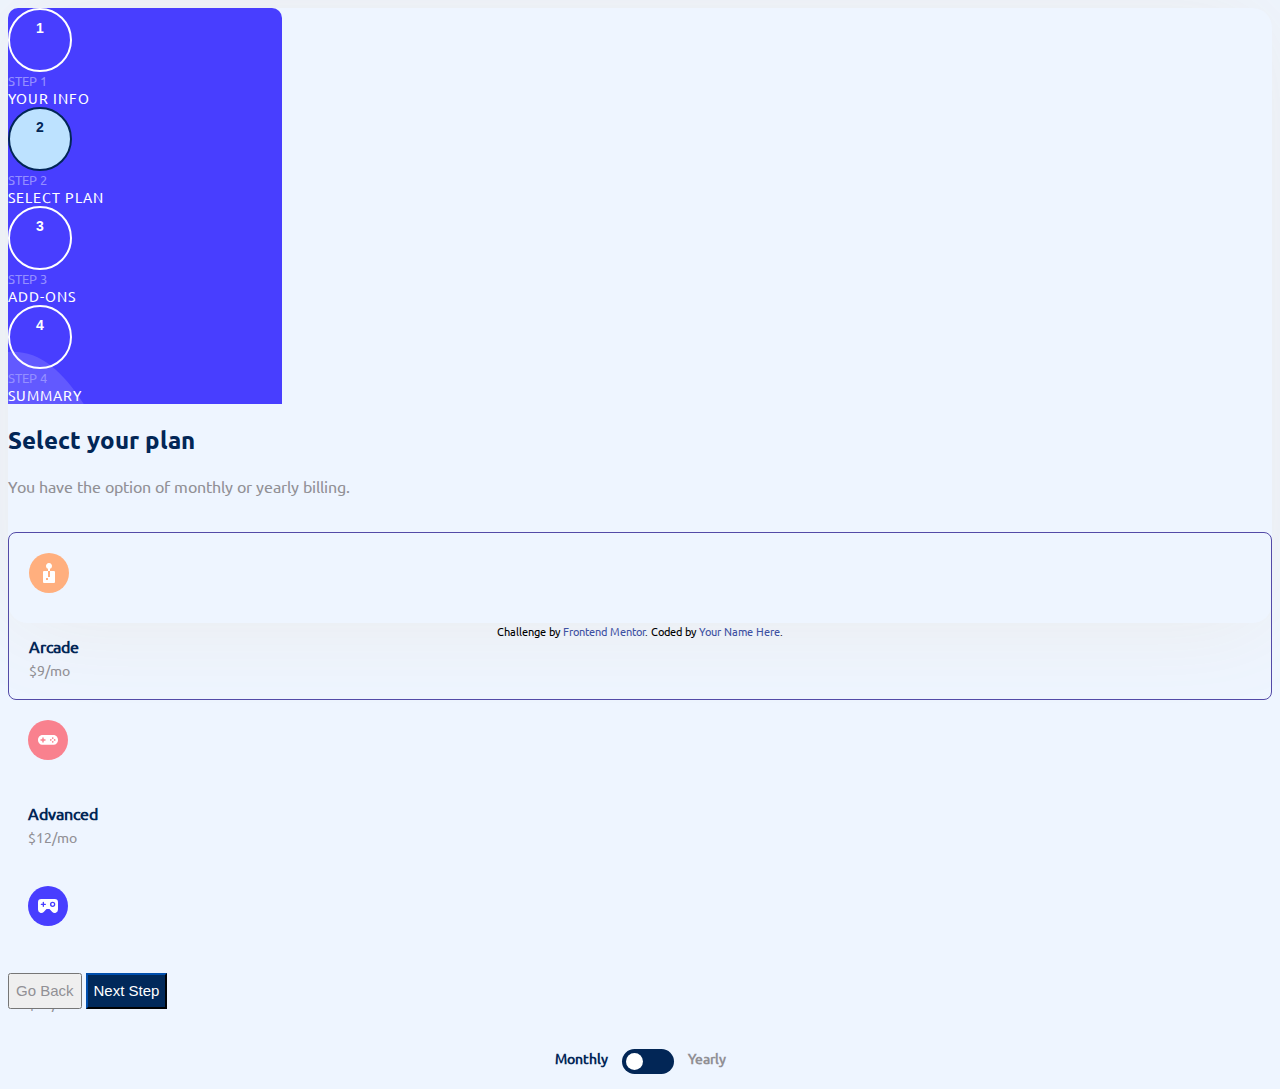
==== select-plan.html @ f321a86a "Select Plan Section Successfully Created!" ====
<!DOCTYPE html>
<html lang="en">
<head>
    <meta charset="UTF-8">
    <meta name="viewport" content="width=device-width, initial-scale=1.0"> <!-- displays site properly based on user's device -->
    <link rel="icon" type="image/png" sizes="32x32" href="./assets/images/favicon-32x32.png">
    <title>Frontend Mentor | Multi-step form</title>
    <link rel="stylesheet" href="https://cdn.jsdelivr.net/npm/bootstrap@4.6.2/dist/css/bootstrap.min.css" integrity="sha384-xOolHFLEh07PJGoPkLv1IbcEPTNtaed2xpHsD9ESMhqIYd0nLMwNLD69Npy4HI+N" crossorigin="anonymous">
    <link rel="stylesheet" href="assets/css/styles.css">
    
    <!-- Feel free to remove these styles or customise in your own stylesheet 👍 -->
    <style>
    .attribution { font-size: 11px; text-align: center; }
    .attribution a { color: hsl(228, 45%, 44%); }
    </style>
</head>
<body>
    <div class="container d-flex h-100">
        <div class="row justify-content-center align-self-center w-100">
            <div class="col-12 card card-main">
                <div class="row h-100">
                    <div class="col-sm-3 p-4 m-4 side-panel-background">
                        <a href="index.html">
                            <div class="row pt-4">
                                <div class="col-2">
                                    <div class="circle">1</div>
                                </div>
                                <div class="col-10 pl-4">
                                    
                                        <p class="step">STEP 1</p>
                                        <p class="step-description">Your Info</p>
                                    
                                </div>
                            </div>
                        </a>
                        <a href="select-plan.html">
                            <div class="row pt-4">
                                <div class="col-2">
                                    <div class="circle-active">2</div>
                                </div>
                                <div class="col-10 pl-4">
                                    <p class="step">STEP 2</p>
                                    <p class="step-description">Select Plan</p>
                                </div>
                            </div>
                        </a>
                        <a href="add-ons.html">
                            <div class="row pt-4">
                                <div class="col-2">
                                    <div class="circle">3</div>
                                </div>
                                <div class="col-10 pl-4">
                                    <p class="step">STEP 3</p>
                                    <p class="step-description">Add-Ons</p>
                                </div>
                            </div>
                        </a>
                        <a href="summary.html">
                            <div class="row pt-4">
                                <div class="col-2">
                                    <div class="circle">4</div>
                                </div>
                                <div class="col-10 pl-4">
                                    <p class="step">STEP 4</p>
                                    <p class="step-description">Summary</p>
                                </div>
                            </div>
                        </a>
                    </div>
                    <div class="form-options-wrapper offset-1 col-sm-6 pt-5">
                        <h2 class="header">Select your plan</h2>
                        <p class="sub-header">You have the option of monthly or yearly billing.</p>
                        
                        <br>
                        <div class="w-100">
                            <div class="row row-cols-1 row-cols-md-3">
                                <div class="col mb-4">
                                    <div class="card plan plan-active">
                                        <img src="/assets/images/icon-arcade.svg" alt="">
                                        <h5>Arcade</h5>
                                        <p>$9/mo</p>
                                    </div>
                                </div>
    
                                <div class="col mb-4">
                                    <div class="card plan plan">
                                        <img src="/assets/images/icon-advanced.svg" alt="">
                                        <h5>Advanced</h5>
                                        <p>$12/mo</p>
                                    </div>
                                </div>

                                <div class="col mb-4">
                                    <div class="card plan plan">
                                        <img src="/assets/images/icon-pro.svg" alt="">
                                        <h5>Pro</h5>
                                        <p>$15/mo</p>
                                    </div>
                                </div>
                            </div>
                        </div>

                        <div class="w-100 bg-light plan-slider">
                            <label>Monthly</label>
                            <label class="switch">
                                <input type="checkbox">
                                <span class="slider round"></span>
                            </label>
                            <label>Yearly</label>
                        </div>

                        <div class="w-100 form-options-footer">
                            <button class="btn btn-custom btn-lg float-left">Go Back</button>
                            <button class="btn btn-primary-custom btn-lg float-right">Next Step</button>
                        </div>
                    </div>                
                </div>
            </div>
        </div>
    </div>
  
    <div class="attribution mt-5">
        Challenge by <a href="https://www.frontendmentor.io?ref=challenge" target="_blank">Frontend Mentor</a>. 
        Coded by <a href="#">Your Name Here</a>.
    </div>
    
    <script src="https://cdn.jsdelivr.net/npm/jquery@3.5.1/dist/jquery.slim.min.js" integrity="sha384-DfXdz2htPH0lsSSs5nCTpuj/zy4C+OGpamoFVy38MVBnE+IbbVYUew+OrCXaRkfj" crossorigin="anonymous"></script>
    <script src="https://cdn.jsdelivr.net/npm/bootstrap@4.6.2/dist/js/bootstrap.bundle.min.js" integrity="sha384-Fy6S3B9q64WdZWQUiU+q4/2Lc9npb8tCaSX9FK7E8HnRr0Jz8D6OP9dO5Vg3Q9ct" crossorigin="anonymous"></script>
</body>
</html>
---- assets/css/styles.css ----
@font-face {
    font-family: 'Ubuntu-Regular';
    src: url('../fonts/Ubuntu-Regular.ttf');
    font-weight: normal;
    font-style: normal;
}

@font-face {
    font-family: 'Ubuntu-Bold';
    src: url('../fonts/Ubuntu-Bold.ttf');
    font-weight: bolder;
    font-style: normal;
}

@font-face {
    font-family: 'Ubuntu-Medium';
    src: url('../fonts/Ubuntu-Medium.ttf');
    font-weight: bold;
    font-style: normal;
}

html, body {
    background: #eef5ff;
    height: 90vh !important;
    font-family: 'Ubuntu-Regular', Arial, sans-serif !important;
}

a {
    text-decoration: none !important;
}

.card-main {
    border-radius: 20px;
    height: 615px;
    box-shadow: 0px 0px 100px #ebebeb;
    border: none;
}

.side-panel-background {
    background: url('../images/bg-sidebar-desktop.svg') no-repeat;
    height: 100%;
}

.primary-blue-text-color {
    color: #022656;
}

.bg-light-blue {
    background: #bde2ff;
}

.circle {
    border-radius: 50%;
    width: 40px;
    height: 40px;
    line-height: 40px;
    vertical-align: middle;
    padding: 10px;
    background: transparent;
    border: 2px solid #fff;
    color: #fff;
    text-align: center;
    font: 14px Arial, sans-serif;
    font-weight: 700;
}

.circle-active {
    border-radius: 50%;
    width: 40px;
    height: 40px;
    line-height: 40px;
    vertical-align: middle;
    padding: 10px;
    background: #bde2ff;
    border: 2px solid #022656;
    color: #022656;
    text-align: center;
    font: 14px Arial, sans-serif;
    font-weight: 700;
}

.step {
    font-size: 13px;
    color: #948fff;
    font-weight: 300;
    margin: 0px 0px 0px 0px;
}

.step-description {
    font-size: 14px;
    color: #fff;
    font-weight: 500;
    letter-spacing: 1px;
    text-transform: uppercase;
    margin: 0;
}

.header {
    color: #022656;
    font-family: 'Ubuntu-Bold', Arial, sans-serif !important;
    margin-top: 20px;
}

.sub-header {
    color: #919095;
}

label {
    color: #022656;
    font-size: 14px;
}

input {
    color: #022656 !important;
    font-size: 16px !important;
    font-weight: 500 !important;
}

input:focus {
    border: #022656 1px solid !important;
    box-shadow: none !important;
    outline: 0 none !important;
}

.input-error {
    border: #dc3545 1px solid !important;
    box-shadow: none !important;
    outline: 0 none !important;
}

.input-error:focus {
    border: #dc3545 1px solid !important;
    box-shadow: none !important;
    outline: 0 none !important;
}

input::-webkit-input-placeholder {
    font-size: 14px !important;
    font-weight: 500 !important;
}

input::-moz-placeholder {
    font-size: 14px !important;
    font-weight: 500 !important;
}

input::-ms-input-placeholder {
    font-size: 14px !important;
    font-weight: 500 !important;
}

.form-options-wrapper{
    position:relative;
}

.form-options-footer{
    position:absolute; bottom: 80px;
}

.btn-primary-custom {
    color: #fff;
    background-color: #01295a;
    border-color: #01295a;
    font-size: 15px !important;
    line-height: 30px;
}

.btn-primary-custom:hover {
    color: #fff;
    background-color: #174a8a;
    border-color: #174a8a;

}

.btn-custom {
    color: #919095;
    font-size: 15px !important;
    line-height: 30px;
}

.btn-custom:hover {
    color: #01295a;
}

.plan {
    border-radius: .5rem;
    padding: 20px;
}

.plan:hover, .plan-active {
    border: 1px solid #534aa7;
    border-radius: .5rem;
}

.plan > img {
    width: 40px;
}

.plan > h5 {
    color: #022656;
    font-size: 16px !important;
    font-weight: 700;
    margin: 40px 0px 5px 0px;
}

.plan > p {
    color: #919095;
    font-size: 14px !important;
    margin: 0;
}

.plan-slider {
    padding: 15px;
    text-align: center;
}

.plan-slider label {
    margin: 0px 5px 0px 5px;
    font-size: 14px !important;
    font-weight: 600;
}

.plan-slider label:last-child {
    color: #919095;
}

.switch {
    position: relative;
    display: inline-block;
    width: 52px;
    height: 25px;
}

.switch input {
    opacity: 0;
    width: 0;
    height: 0;
}

.slider {
    position: absolute;
    cursor: pointer;
    top: 0;
    left: 0;
    right: 0;
    bottom: 0;
    background-color: #022656;
    -webkit-transition: 0.4s;
    transition: 0.4s;
}

.slider:before {
    position: absolute;
    content: "";
    height: 17px;
    width: 17px;
    left: 4px;
    bottom: 4px;
    background-color: white;
    -webkit-transition: 0.4s;
    transition: 0.4s;
}

input:checked + .slider {
    background-color: #ccc;
}

input:focus + .slider {
    box-shadow: 0 0 1px #ccc;
}

input:checked + .slider:before {
    -webkit-transform: translateX(26px);
    -ms-transform: translateX(26px);
    transform: translateX(26px);
}

.slider.round {
    border-radius: 34px;
}

.slider.round:before {
    border-radius: 50%;
}
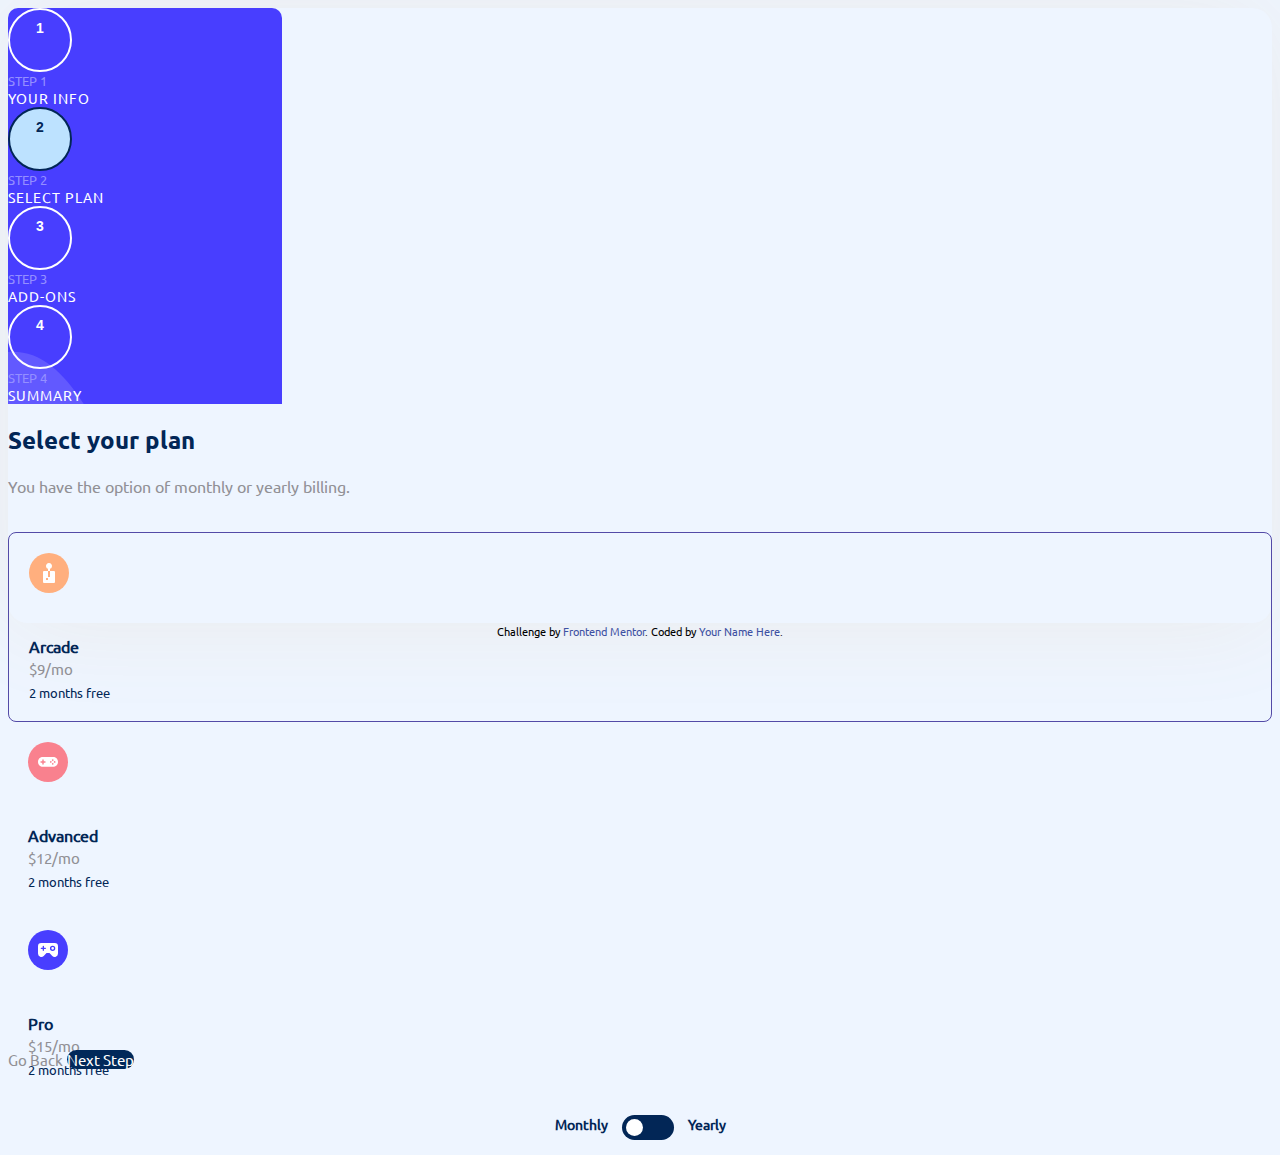
==== commit 256a2402: "Select Plan Section Successfully Fixed!" ====
--- a/select-plan.html
+++ b/select-plan.html
@@ -79,6 +79,7 @@
                                         <img src="/assets/images/icon-arcade.svg" alt="">
                                         <h5>Arcade</h5>
                                         <p>$9/mo</p>
+                                        <small class="small primary-blue-text-color">2 months free</small>
                                     </div>
                                 </div>
     
@@ -87,6 +88,7 @@
                                         <img src="/assets/images/icon-advanced.svg" alt="">
                                         <h5>Advanced</h5>
                                         <p>$12/mo</p>
+                                        <small class="small primary-blue-text-color">2 months free</small>
                                     </div>
                                 </div>
 
@@ -95,6 +97,7 @@
                                         <img src="/assets/images/icon-pro.svg" alt="">
                                         <h5>Pro</h5>
                                         <p>$15/mo</p>
+                                        <small class="small primary-blue-text-color">2 months free</small>
                                     </div>
                                 </div>
                             </div>
@@ -106,12 +109,12 @@
                                 <input type="checkbox">
                                 <span class="slider round"></span>
                             </label>
-                            <label>Yearly</label>
+                            <label class="text-muted">Yearly</label>
                         </div>
 
                         <div class="w-100 form-options-footer">
-                            <button class="btn btn-custom btn-lg float-left">Go Back</button>
-                            <button class="btn btn-primary-custom btn-lg float-right">Next Step</button>
+                            <a href="index.html" class="btn btn-custom btn-lg float-left">Go Back</a>
+                            <a href="add-ons.html" class="btn btn-primary-custom btn-lg float-right">Next Step</a>
                         </div>
                     </div>                
                 </div>
--- a/assets/css/styles.css
+++ b/assets/css/styles.css
@@ -42,7 +42,7 @@
 }
 
 .primary-blue-text-color {
-    color: #022656;
+    color: #022656 !important;
 }
 
 .bg-light-blue {
@@ -163,6 +163,7 @@
     border-color: #01295a;
     font-size: 15px !important;
     line-height: 30px;
+    border-radius: 10px;
 }
 
 .btn-primary-custom:hover {
@@ -200,13 +201,13 @@
     color: #022656;
     font-size: 16px !important;
     font-weight: 700;
-    margin: 40px 0px 5px 0px;
+    margin: 40px 0px 3px 0px;
 }
 
 .plan > p {
     color: #919095;
-    font-size: 14px !important;
-    margin: 0;
+    font-size: 15px;
+    margin: 0px 0px 3px 0px;
 }
 
 .plan-slider {
@@ -218,10 +219,6 @@
     margin: 0px 5px 0px 5px;
     font-size: 14px !important;
     font-weight: 600;
-}
-
-.plan-slider label:last-child {
-    color: #919095;
 }
 
 .switch {
@@ -261,14 +258,6 @@
     transition: 0.4s;
 }
 
-input:checked + .slider {
-    background-color: #ccc;
-}
-
-input:focus + .slider {
-    box-shadow: 0 0 1px #ccc;
-}
-
 input:checked + .slider:before {
     -webkit-transform: translateX(26px);
     -ms-transform: translateX(26px);
